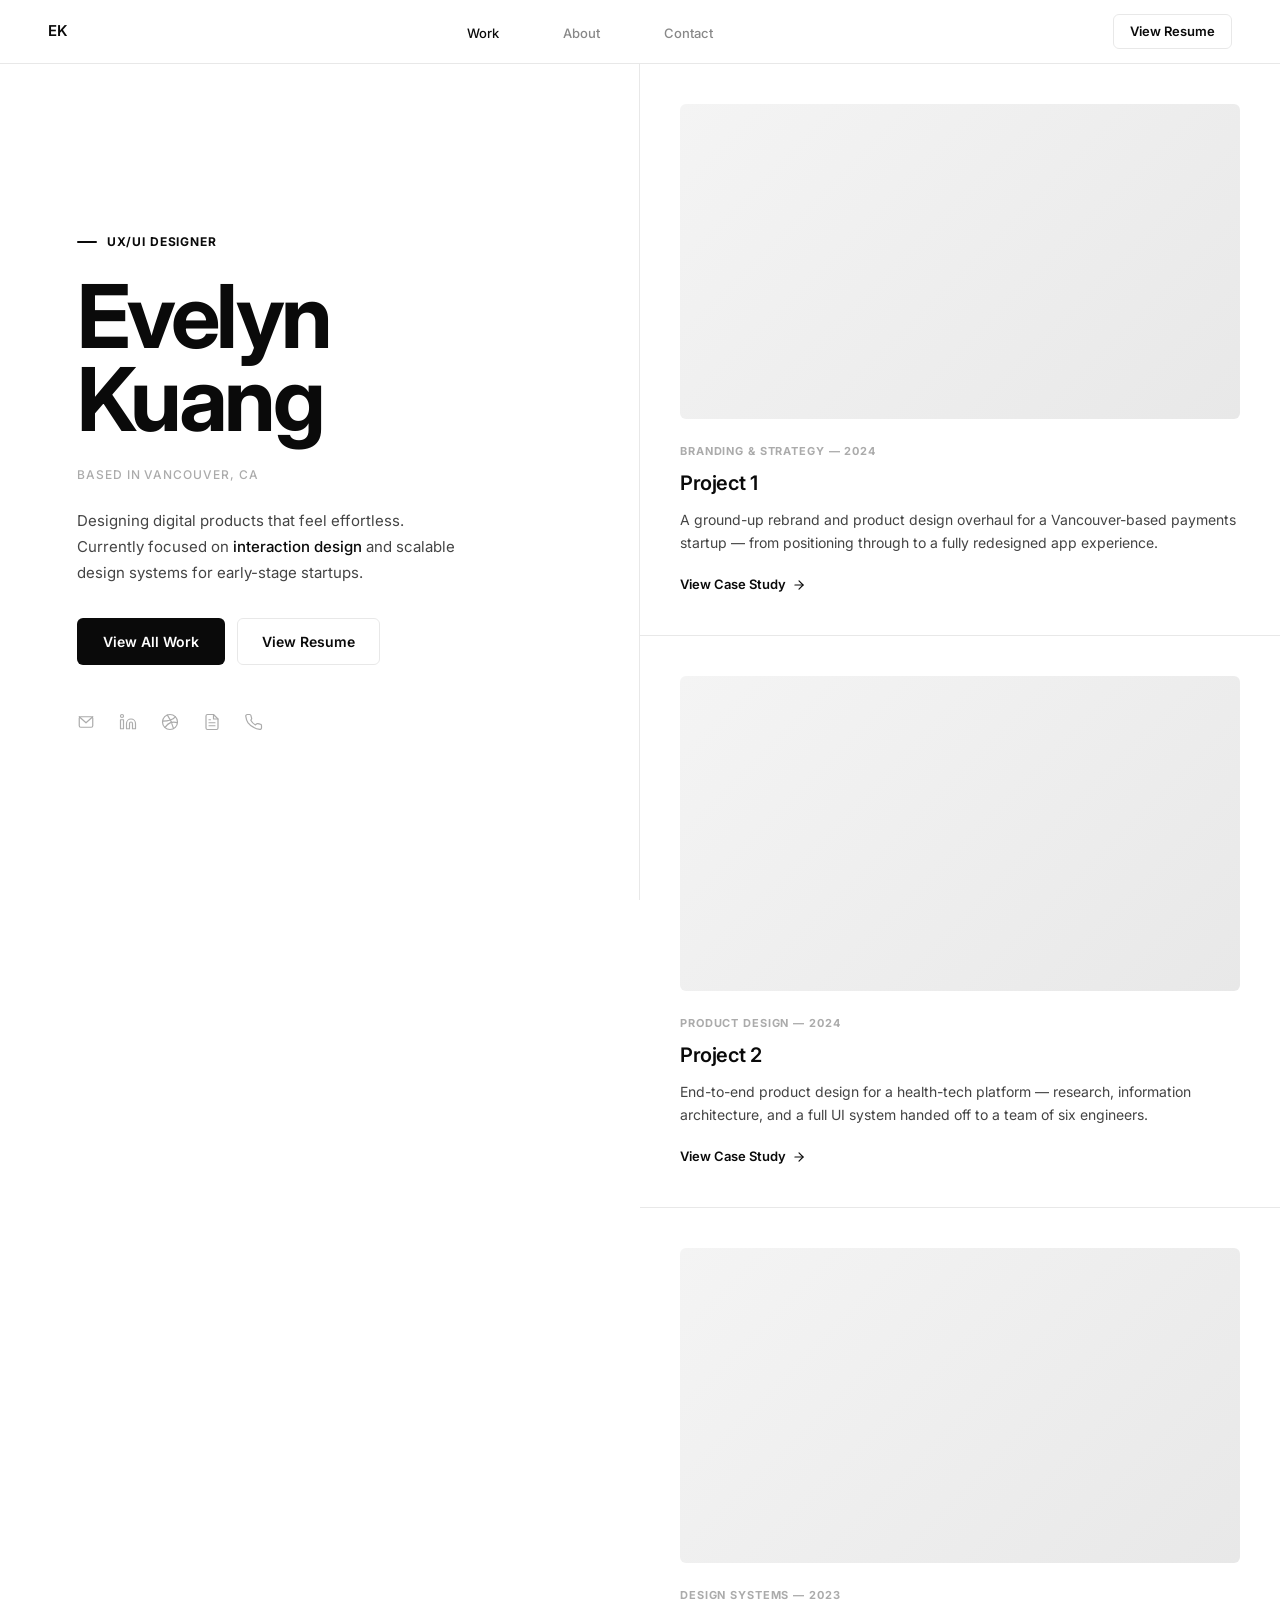
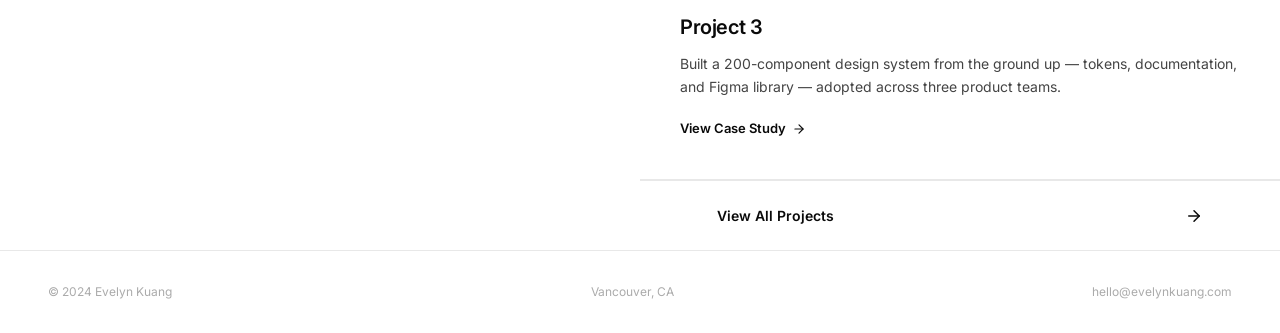
==== index.html @ b1eed552 "Add files via upload" ====
<!DOCTYPE html>
<html lang="en">
<head>
  <meta charset="UTF-8" />
  <meta name="viewport" content="width=device-width, initial-scale=1.0" />

  <!-- ── SEO ── -->
  <title>Evelyn Kuang — UX/UI Designer</title>
  <meta name="description" content="Portfolio of Evelyn Kuang, a UX/UI designer based in Vancouver, CA. Focused on interaction design and scalable design systems." />
  <link rel="canonical" href="https://evelynkuang.com/" />

  <!-- ── Open Graph ── -->
  <meta property="og:type"        content="website" />
  <meta property="og:url"         content="https://evelynkuang.com/" />
  <meta property="og:title"       content="Evelyn Kuang — UX/UI Designer" />
  <meta property="og:description" content="Portfolio of Evelyn Kuang, a UX/UI designer based in Vancouver, CA." />
  <meta property="og:image"       content="assets/images/og-image.png" />

  <!-- ── Twitter Card ── -->
  <meta name="twitter:card"        content="summary_large_image" />
  <meta name="twitter:title"       content="Evelyn Kuang — UX/UI Designer" />
  <meta name="twitter:description" content="Portfolio of Evelyn Kuang, UX/UI designer based in Vancouver, CA." />
  <meta name="twitter:image"       content="assets/images/og-image.png" />

  <!-- ── Fonts ── -->
  <link rel="preconnect" href="https://fonts.googleapis.com" />
  <link rel="preconnect" href="https://fonts.gstatic.com" crossorigin />
  <link href="https://fonts.googleapis.com/css2?family=Inter:wght@400;500;600;700&display=swap" rel="stylesheet" />

  <!-- ── Styles ── -->
  <link rel="stylesheet" href="css/styles.css" />
</head>

<body>

  <!-- ══════════════════════════════════════
       NAVIGATION
  ══════════════════════════════════════ -->
  <header role="banner">
    <nav class="nav" aria-label="Main navigation">
      <a href="index.html" class="nav__logo" aria-label="Evelyn Kuang — home">EK</a>

      <ul class="nav__links" role="list">
        <li><a href="#work"    aria-current="page">Work</a></li>
        <li><a href="#about">About</a></li>
        <li><a href="#contact">Contact</a></li>
      </ul>

      <a href="assets/evelyn-kuang-resume.pdf"
         class="nav__cta"
         target="_blank"
         rel="noopener noreferrer"
         aria-label="View resume (opens in new tab)">
        View Resume
      </a>
    </nav>
  </header>

  <!-- ══════════════════════════════════════
       MAIN — TWO-COLUMN SPLIT
  ══════════════════════════════════════ -->
  <main id="main-content">
    <div class="layout-split">

      <!-- ── LEFT: HERO ── -->
      <section class="hero" id="about" aria-label="Introduction">
        <div class="hero__inner">

          <!-- Role tag -->
          <p class="hero__role" aria-label="Role">
            <span class="hero__role-dash" aria-hidden="true"></span>
            UX/UI Designer
          </p>

          <!-- Name -->
          <h1 class="hero__name" aria-label="Evelyn Kuang">
            <span class="hero__name-line" style="--i:0">Evelyn</span>
            <span class="hero__name-line" style="--i:1">Kuang</span>
          </h1>

          <!-- Location -->
          <p class="hero__location">Based in Vancouver, CA</p>

          <!-- Bio -->
          <p class="hero__body">
            Designing digital products that feel effortless. Currently focused on
            <a href="#work" class="link">interaction design</a> and scalable
            design systems for early-stage startups.
          </p>

          <!-- CTA buttons -->
          <div class="hero__actions">
            <a href="#work"
               class="btn btn--primary"
               aria-label="View all work">
              View All Work
            </a>
            <a href="assets/evelyn-kuang-resume.pdf"
               class="btn btn--outline"
               target="_blank"
               rel="noopener noreferrer"
               aria-label="View resume (opens in new tab)">
              View Resume
            </a>
          </div>

          <!-- Contact icons -->
          <div class="hero__contact" id="contact" aria-label="Contact links">
            <a href="mailto:hello@evelynkuang.com"
               class="hero__contact-icon"
               aria-label="Email">
              <svg width="18" height="18" viewBox="0 0 24 24" fill="none" stroke="currentColor" stroke-width="1.6" stroke-linecap="round" stroke-linejoin="round" aria-hidden="true">
                <rect x="3" y="5" width="18" height="14" rx="2"/>
                <polyline points="3,5 12,13 21,5"/>
              </svg>
            </a>
            <a href="https://linkedin.com/in/evelynkuang"
               class="hero__contact-icon"
               target="_blank" rel="noopener noreferrer"
               aria-label="LinkedIn (opens in new tab)">
              <svg width="18" height="18" viewBox="0 0 24 24" fill="none" stroke="currentColor" stroke-width="1.6" stroke-linecap="round" stroke-linejoin="round" aria-hidden="true">
                <path d="M16 8a6 6 0 0 1 6 6v7h-4v-7a2 2 0 0 0-2-2 2 2 0 0 0-2 2v7h-4v-7a6 6 0 0 1 6-6z"/>
                <rect x="2" y="9" width="4" height="12"/>
                <circle cx="4" cy="4" r="2"/>
              </svg>
            </a>
            <a href="https://dribbble.com/evelynkuang"
               class="hero__contact-icon"
               target="_blank" rel="noopener noreferrer"
               aria-label="Dribbble (opens in new tab)">
              <svg width="18" height="18" viewBox="0 0 24 24" fill="none" stroke="currentColor" stroke-width="1.6" stroke-linecap="round" stroke-linejoin="round" aria-hidden="true">
                <circle cx="12" cy="12" r="10"/>
                <path d="M8.56 2.75c4.37 6.03 6.02 9.42 8.03 17.72m2.54-15.38c-3.72 4.35-8.94 5.66-16.88 5.85m19.5 1.9c-3.5-.93-6.63-.82-8.94 0-2.58.92-5.01 2.86-7.44 6.32"/>
              </svg>
            </a>
            <a href="https://read.cv/evelynkuang"
               class="hero__contact-icon"
               target="_blank" rel="noopener noreferrer"
               aria-label="Read.cv (opens in new tab)">
              <svg width="18" height="18" viewBox="0 0 24 24" fill="none" stroke="currentColor" stroke-width="1.6" stroke-linecap="round" stroke-linejoin="round" aria-hidden="true">
                <path d="M14 2H6a2 2 0 0 0-2 2v16a2 2 0 0 0 2 2h12a2 2 0 0 0 2-2V8z"/>
                <polyline points="14 2 14 8 20 8"/>
                <line x1="16" y1="13" x2="8" y2="13"/>
                <line x1="16" y1="17" x2="8" y2="17"/>
                <polyline points="10 9 9 9 8 9"/>
              </svg>
            </a>
            <a href="tel:+16041234567"
               class="hero__contact-icon"
               aria-label="Phone">
              <svg width="18" height="18" viewBox="0 0 24 24" fill="none" stroke="currentColor" stroke-width="1.6" stroke-linecap="round" stroke-linejoin="round" aria-hidden="true">
                <path d="M22 16.92v3a2 2 0 0 1-2.18 2 19.79 19.79 0 0 1-8.63-3.07A19.5 19.5 0 0 1 4.14 13.1a19.79 19.79 0 0 1-3.07-8.67A2 2 0 0 1 3.05 2h3a2 2 0 0 1 2 1.72c.127.96.361 1.903.7 2.81a2 2 0 0 1-.45 2.11L7.91 9.91a16 16 0 0 0 6 6l1.27-1.27a2 2 0 0 1 2.11-.45c.907.339 1.85.573 2.81.7A2 2 0 0 1 22 16.92z"/>
              </svg>
            </a>
          </div>

        </div>
      </section><!-- /hero -->

      <!-- ── RIGHT: PROJECTS ── -->
      <section class="projects-panel" id="work" aria-label="Selected work">
        <div class="projects-feed">

          <!-- Project 1 -->
          <article class="project-card" style="--i:0" aria-label="Project 1">
            <div class="card-inner">
              <div class="card-image" role="img" aria-label="Project 1 preview image">
                <div class="card-image__placeholder" aria-hidden="true"></div>
              </div>
              <div class="card-body">
                <p class="card-meta">Branding &amp; Strategy — 2024</p>
                <h2 class="card-title">Project 1</h2>
                <p class="card-desc">
                  A ground-up rebrand and product design overhaul for a
                  Vancouver-based payments startup — from positioning through
                  to a fully redesigned app experience.
                </p>
                <a href="case-study.html" class="card-link" aria-label="View Project 1 case study">
                  View Case Study
                  <svg width="14" height="14" viewBox="0 0 24 24" fill="none" stroke="currentColor" stroke-width="2" stroke-linecap="round" stroke-linejoin="round" aria-hidden="true">
                    <line x1="5" y1="12" x2="19" y2="12"/>
                    <polyline points="12 5 19 12 12 19"/>
                  </svg>
                </a>
              </div>
            </div>
          </article>

          <!-- Project 2 -->
          <article class="project-card" style="--i:1" aria-label="Project 2">
            <div class="card-inner">
              <div class="card-image" role="img" aria-label="Project 2 preview image">
                <div class="card-image__placeholder" aria-hidden="true"></div>
              </div>
              <div class="card-body">
                <p class="card-meta">Product Design — 2024</p>
                <h2 class="card-title">Project 2</h2>
                <p class="card-desc">
                  End-to-end product design for a health-tech platform —
                  research, information architecture, and a full UI system
                  handed off to a team of six engineers.
                </p>
                <a href="case-study.html" class="card-link" aria-label="View Project 2 case study">
                  View Case Study
                  <svg width="14" height="14" viewBox="0 0 24 24" fill="none" stroke="currentColor" stroke-width="2" stroke-linecap="round" stroke-linejoin="round" aria-hidden="true">
                    <line x1="5" y1="12" x2="19" y2="12"/>
                    <polyline points="12 5 19 12 12 19"/>
                  </svg>
                </a>
              </div>
            </div>
          </article>

          <!-- Project 3 -->
          <article class="project-card" style="--i:2" aria-label="Project 3">
            <div class="card-inner">
              <div class="card-image" role="img" aria-label="Project 3 preview image">
                <div class="card-image__placeholder" aria-hidden="true"></div>
              </div>
              <div class="card-body">
                <p class="card-meta">Design Systems — 2023</p>
                <h2 class="card-title">Project 3</h2>
                <p class="card-desc">
                  Built a 200-component design system from the ground up —
                  tokens, documentation, and Figma library — adopted across
                  three product teams.
                </p>
                <a href="case-study.html" class="card-link" aria-label="View Project 3 case study">
                  View Case Study
                  <svg width="14" height="14" viewBox="0 0 24 24" fill="none" stroke="currentColor" stroke-width="2" stroke-linecap="round" stroke-linejoin="round" aria-hidden="true">
                    <line x1="5" y1="12" x2="19" y2="12"/>
                    <polyline points="12 5 19 12 12 19"/>
                  </svg>
                </a>
              </div>
            </div>
          </article>

          <!-- View all -->
          <a href="#work" class="view-all-bar" aria-label="View all projects">
            <span>View All Projects</span>
            <svg width="18" height="18" viewBox="0 0 24 24" fill="none" stroke="currentColor" stroke-width="2" stroke-linecap="round" stroke-linejoin="round" aria-hidden="true">
              <line x1="5" y1="12" x2="19" y2="12"/>
              <polyline points="12 5 19 12 12 19"/>
            </svg>
          </a>

        </div>
      </section><!-- /projects-panel -->

    </div>
  </main>

  <!-- ══════════════════════════════════════
       FOOTER
  ══════════════════════════════════════ -->
  <footer class="site-footer" role="contentinfo">
    <span>© 2024 Evelyn Kuang</span>
    <span>Vancouver, CA</span>
    <a href="mailto:hello@evelynkuang.com">hello@evelynkuang.com</a>
  </footer>

  <script src="js/script.js"></script>
</body>
</html>
---- css/styles.css ----
/* ============================================================
   EVELYN KUANG — PORTFOLIO
   css/styles.css

   TABLE OF CONTENTS
   1.  Tokens
   2.  Reset & base
   3.  Typography utilities
   4.  Layout
   5.  Navigation
   6.  Hero (homepage left panel)
   7.  Projects panel (homepage right panel)
   8.  Project cards
   9.  Case study hero
   10. Case study phase layout
   11. Case study content blocks
   12. Case study next-project bar
   13. Shared components (buttons, links, footer)
   14. Animations & scroll-reveal
   15. Responsive breakpoints
   ============================================================ */


/* ============================================================
   1. TOKENS
   ============================================================ */
:root {
  /* --- Colour (black & white; accent added via override later) --- */
  --color-black:    #0A0A0A;
  --color-white:    #FFFFFF;
  --color-gray-50:  #FAFAFA;
  --color-gray-100: #F4F4F4;
  --color-gray-200: #E8E8E8;
  --color-gray-300: #D0D0D0;
  --color-gray-400: #ABABAB;
  --color-gray-500: #888888;
  --color-gray-700: #444444;

  /* --- Typography --- */
  --font-family:      'Inter', sans-serif;
  --weight-regular:   400;
  --weight-medium:    500;
  --weight-semibold:  600;
  --weight-bold:      700;

  /* --- Spacing (8-point scale) --- */
  --space-1:  4px;
  --space-2:  8px;
  --space-3:  12px;
  --space-4:  16px;
  --space-5:  24px;
  --space-6:  32px;
  --space-7:  48px;
  --space-8:  64px;
  --space-9:  80px;

  /* --- Layout --- */
  --nav-height:  64px;
  --panel-pad:   clamp(40px, 6vw, 80px);
  --content-max: 1100px;

  /* --- Radius --- */
  --radius-sm:   4px;
  --radius-md:   6px;
  --radius-lg:   8px;
  --radius-full: 9999px;

  /* --- Motion --- */
  --ease-out:       cubic-bezier(0.22, 1, 0.36, 1);
  --dur-fast:       0.15s;
  --dur-base:       0.2s;
  --dur-slow:       0.6s;
}


/* ============================================================
   2. RESET & BASE
   ============================================================ */
*,
*::before,
*::after {
  box-sizing: border-box;
  margin: 0;
  padding: 0;
}

html {
  scroll-behavior: smooth;
  -webkit-text-size-adjust: 100%;
}

body {
  font-family: var(--font-family);
  font-size: 16px;
  line-height: 1.5;
  background-color: var(--color-white);
  color: var(--color-black);
  -webkit-font-smoothing: antialiased;
  -moz-osx-font-smoothing: grayscale;
  overflow-x: hidden;
}

a {
  text-decoration: none;
  color: inherit;
}

ul, ol {
  list-style: none;
}

img, svg {
  display: block;
  max-width: 100%;
}

button {
  cursor: pointer;
  font-family: inherit;
  border: none;
  background: none;
}

/* Keyboard focus ring */
:focus-visible {
  outline: 2px solid var(--color-black);
  outline-offset: 3px;
  border-radius: var(--radius-sm);
}


/* ============================================================
   3. TYPOGRAPHY UTILITIES
   ============================================================ */

/* Display — homepage hero name */
.type-display {
  font-size: clamp(52px, 7vw, 88px);
  font-weight: var(--weight-bold);
  line-height: 0.95;
  letter-spacing: -0.04em;
}

/* Heading 1 — case study title */
.type-h1 {
  font-size: clamp(40px, 6vw, 72px);
  font-weight: var(--weight-bold);
  line-height: 1.0;
  letter-spacing: -0.03em;
}

/* Heading 2 — section titles */
.type-h2 {
  font-size: 22px;
  font-weight: var(--weight-semibold);
  line-height: 1.15;
  letter-spacing: -0.02em;
}

/* Heading 3 — block headings */
.type-h3 {
  font-size: 20px;
  font-weight: var(--weight-semibold);
  line-height: 1.2;
  letter-spacing: -0.02em;
}

/* Body large */
.type-body-lg {
  font-size: 17px;
  font-weight: var(--weight-regular);
  line-height: 1.75;
}

/* Body default */
.type-body {
  font-size: 15px;
  font-weight: var(--weight-regular);
  line-height: 1.8;
}

/* Label / eyebrow */
.type-label {
  font-size: 11px;
  font-weight: var(--weight-bold);
  letter-spacing: 0.09em;
  text-transform: uppercase;
  color: var(--color-gray-400);
}


/* ============================================================
   4. LAYOUT
   ============================================================ */

/* Page wrapper — accounts for fixed nav */
.page {
  padding-top: var(--nav-height);
}

/* Constrained centred column */
.container {
  max-width: var(--content-max);
  margin-inline: auto;
  padding-inline: clamp(24px, 6vw, 80px);
}

/* Homepage two-column split */
.layout-split {
  display: grid;
  grid-template-columns: 1fr 1fr;
  min-height: 100vh;
  padding-top: var(--nav-height);
}


/* ============================================================
   5. NAVIGATION
   ============================================================ */
.nav {
  position: fixed;
  top: 0;
  left: 0;
  right: 0;
  height: var(--nav-height);
  display: flex;
  align-items: center;
  justify-content: space-between;
  padding: 0 clamp(20px, 4vw, 48px);
  background-color: rgba(255, 255, 255, 0.88);
  backdrop-filter: blur(12px);
  -webkit-backdrop-filter: blur(12px);
  border-bottom: 1px solid var(--color-gray-200);
  z-index: 100;
}

/* Logo */
.nav__logo {
  font-size: 15px;
  font-weight: var(--weight-semibold);
  letter-spacing: -0.02em;
  transition: opacity var(--dur-base);
}
.nav__logo:hover { opacity: 0.6; }

/* Main links */
.nav__links {
  display: flex;
  gap: var(--space-8);
}
.nav__links a {
  font-size: 13px;
  font-weight: var(--weight-medium);
  color: var(--color-gray-500);
  transition: color var(--dur-base);
}
.nav__links a:hover,
.nav__links a[aria-current="page"] {
  color: var(--color-black);
}

/* Resume CTA */
.nav__cta {
  display: inline-flex;
  align-items: center;
  font-size: 13px;
  font-weight: var(--weight-semibold);
  color: var(--color-black);
  border: 1.5px solid var(--color-gray-200);
  padding: 7px 16px;
  border-radius: var(--radius-md);
  transition:
    border-color var(--dur-base),
    background-color var(--dur-base),
    color var(--dur-base);
}
.nav__cta:hover {
  border-color: var(--color-black);
  background-color: var(--color-black);
  color: var(--color-white);
}

/* Case-study nav variant */
.nav__left {
  display: flex;
  align-items: center;
  gap: var(--space-5);
}
.nav__back {
  display: flex;
  align-items: center;
  gap: 7px;
  font-size: 13px;
  font-weight: var(--weight-medium);
  color: var(--color-gray-500);
  transition: color var(--dur-base);
}
.nav__back:hover { color: var(--color-black); }
.nav__divider {
  width: 1px;
  height: 16px;
  background-color: var(--color-gray-200);
  flex-shrink: 0;
}


/* ============================================================
   6. HERO — left panel
   ============================================================ */
.hero {
  position: sticky;
  top: var(--nav-height);
  height: calc(100vh - var(--nav-height));
  display: flex;
  align-items: center;
  border-right: 1px solid var(--color-gray-200);
  overflow: hidden;
}

.hero__inner {
  padding: var(--panel-pad);
  width: 100%;
}

/* Role tag */
.hero__role {
  display: flex;
  align-items: center;
  gap: 10px;
  font-size: 12px;
  font-weight: var(--weight-bold);
  letter-spacing: 0.07em;
  text-transform: uppercase;
  color: var(--color-black);
  margin-bottom: var(--space-5);
  opacity: 0;
  animation: fade-up var(--dur-slow) var(--ease-out) 0.1s both;
}
.hero__role-dash {
  display: inline-block;
  width: 20px;
  height: 2px;
  background-color: var(--color-black);
  border-radius: 2px;
  flex-shrink: 0;
}

/* Name */
.hero__name {
  display: flex;
  flex-direction: column;
  font-size: clamp(52px, 7vw, 88px);
  font-weight: var(--weight-bold);
  line-height: 0.95;
  letter-spacing: -0.04em;
  color: var(--color-black);
  margin-bottom: var(--space-5);
}
.hero__name-line {
  display: block;
  opacity: 0;
  animation: fade-up 0.7s var(--ease-out) calc(0.2s + var(--i, 0) * 0.1s) both;
}

/* Location */
.hero__location {
  font-size: 12px;
  font-weight: var(--weight-medium);
  letter-spacing: 0.08em;
  text-transform: uppercase;
  color: var(--color-gray-400);
  margin-bottom: var(--space-5);
  opacity: 0;
  animation: fade-up var(--dur-slow) var(--ease-out) 0.45s both;
}

/* Body */
.hero__body {
  font-size: 15px;
  line-height: 1.75;
  color: var(--color-gray-700);
  max-width: 380px;
  margin-bottom: var(--space-6);
  opacity: 0;
  animation: fade-up var(--dur-slow) var(--ease-out) 0.55s both;
}

/* Actions */
.hero__actions {
  display: flex;
  gap: var(--space-3);
  flex-wrap: wrap;
  margin-bottom: var(--space-7);
  opacity: 0;
  animation: fade-up var(--dur-slow) var(--ease-out) 0.65s both;
}

/* Contact icons */
.hero__contact {
  display: flex;
  gap: var(--space-5);
  align-items: center;
  opacity: 0;
  animation: fade-up var(--dur-slow) var(--ease-out) 0.75s both;
}
.hero__contact-icon {
  color: var(--color-gray-400);
  display: flex;
  align-items: center;
  transition: color var(--dur-fast), transform var(--dur-fast);
}
.hero__contact-icon:hover {
  color: var(--color-black);
  transform: translateY(-2px);
}


/* ============================================================
   7. PROJECTS PANEL — right panel
   ============================================================ */
.projects-panel {
  background-color: var(--color-white);
  min-height: calc(100vh - var(--nav-height));
  display: flex;
  flex-direction: column;
}

.projects-feed {
  display: flex;
  flex-direction: column;
  flex: 1;
}

/* View all bar */
.view-all-bar {
  display: flex;
  align-items: center;
  justify-content: space-between;
  padding: var(--space-5) var(--panel-pad);
  border-top: 1px solid var(--color-gray-200);
  font-size: 14px;
  font-weight: var(--weight-semibold);
  color: var(--color-black);
  cursor: pointer;
  transition: background-color var(--dur-base);
  margin-top: auto;
}
.view-all-bar:hover { background-color: var(--color-gray-50); }
.view-all-bar svg { transition: transform var(--dur-base); flex-shrink: 0; }
.view-all-bar:hover svg { transform: translateX(4px); }


/* ============================================================
   8. PROJECT CARDS
   ============================================================ */
.project-card {
  background-color: var(--color-white);
  border-bottom: 1px solid var(--color-gray-200);
  overflow: hidden;
  opacity: 0;
  animation: fade-up 0.65s var(--ease-out) calc(0.3s + var(--i, 0) * 0.12s) both;
  transition: background-color var(--dur-base);
}
.project-card:hover { background-color: var(--color-gray-50); }

.card-inner { padding: 40px; }

/* Image */
.card-image {
  position: relative;
  width: 100%;
  aspect-ratio: 16 / 9;
  overflow: hidden;
  border-radius: var(--radius-md);
  background: linear-gradient(135deg, var(--color-gray-100), var(--color-gray-200));
}
.card-image img {
  width: 100%;
  height: 100%;
  object-fit: cover;
  transition: transform 0.4s var(--ease-out);
}
.project-card:hover .card-image img { transform: scale(1.02); }

/* Placeholder (no image) */
.card-image__placeholder {
  width: 100%;
  height: 100%;
  background: linear-gradient(135deg, var(--color-gray-100), var(--color-gray-200));
  transition: transform 0.4s var(--ease-out);
}
.project-card:hover .card-image__placeholder { transform: scale(1.02); }

/* Body */
.card-body { padding-top: var(--space-5); }

.card-meta {
  font-size: 11px;
  font-weight: var(--weight-bold);
  letter-spacing: 0.08em;
  text-transform: uppercase;
  color: var(--color-gray-400);
  margin-bottom: var(--space-2);
}
.card-title {
  font-size: 20px;
  font-weight: var(--weight-semibold);
  letter-spacing: -0.02em;
  color: var(--color-black);
  margin-bottom: 10px;
}
.card-desc {
  font-size: 14px;
  line-height: 1.7;
  color: var(--color-gray-700);
  margin-bottom: var(--space-4);
}
.card-link {
  display: inline-flex;
  align-items: center;
  gap: 6px;
  font-size: 13px;
  font-weight: var(--weight-semibold);
  color: var(--color-black);
  transition: gap var(--dur-base);
}
.card-link:hover { gap: 10px; }
.card-link svg { flex-shrink: 0; }


/* ============================================================
   9. CASE STUDY — HERO
   ============================================================ */
.cs-hero {
  padding-top: clamp(60px, 8vw, 100px);
  padding-bottom: 0;
}

.cs-eyebrow {
  display: flex;
  align-items: center;
  gap: 10px;
  font-size: 12px;
  font-weight: var(--weight-semibold);
  letter-spacing: 0.1em;
  text-transform: uppercase;
  color: var(--color-gray-400);
  margin-bottom: var(--space-5);
  opacity: 0;
  animation: fade-up 0.5s var(--ease-out) 0.05s both;
}
.cs-eyebrow__dash {
  display: inline-block;
  width: 18px;
  height: 2px;
  background-color: var(--color-black);
  border-radius: 2px;
  flex-shrink: 0;
}

.cs-title {
  font-size: clamp(40px, 6vw, 72px);
  font-weight: var(--weight-bold);
  letter-spacing: -0.03em;
  line-height: 1.0;
  color: var(--color-black);
  max-width: 800px;
  margin-bottom: var(--space-5);
  opacity: 0;
  animation: fade-up 0.6s var(--ease-out) 0.1s both;
}

.cs-summary {
  font-size: 17px;
  line-height: 1.75;
  color: var(--color-gray-700);
  max-width: 580px;
  margin-bottom: var(--space-7);
  opacity: 0;
  animation: fade-up 0.6s var(--ease-out) 0.18s both;
}

/* Meta strip */
.cs-meta {
  display: flex;
  border-top: 1px solid var(--color-gray-200);
  border-bottom: 1px solid var(--color-gray-200);
  opacity: 0;
  animation: fade-up 0.6s var(--ease-out) 0.25s both;
}
.cs-meta__item {
  flex: 1;
  padding: var(--space-5);
  border-right: 1px solid var(--color-gray-200);
}
.cs-meta__item:last-child { border-right: none; }
.cs-meta__label {
  font-size: 10px;
  font-weight: var(--weight-bold);
  letter-spacing: 0.1em;
  text-transform: uppercase;
  color: var(--color-gray-400);
  margin-bottom: var(--space-2);
}
.cs-meta__value {
  font-size: 14px;
  font-weight: var(--weight-semibold);
  color: var(--color-black);
}

/* Full-bleed image */
.cs-hero-image {
  width: 100%;
  aspect-ratio: 21 / 9;
  overflow: hidden;
  background-color: var(--color-gray-100);
  opacity: 0;
  animation: fade-up 0.7s var(--ease-out) 0.35s both;
}
.cs-hero-image img {
  width: 100%;
  height: 100%;
  object-fit: cover;
}


/* ============================================================
   10. CASE STUDY — PHASE LAYOUT
   ============================================================ */
.cs-body {
  padding-bottom: var(--space-9);
}

.cs-phase {
  display: grid;
  grid-template-columns: 200px 1fr;
  column-gap: var(--space-8);
  padding-block: 72px;
  border-bottom: 1px solid var(--color-gray-200);
}
.cs-phase:last-of-type { border-bottom: none; }

/* Sticky label */
.cs-phase__label {
  position: sticky;
  top: calc(var(--nav-height) + 32px);
  align-self: start;
  height: fit-content;
}
.cs-phase__number {
  font-size: 11px;
  font-weight: var(--weight-bold);
  letter-spacing: 0.1em;
  text-transform: uppercase;
  color: var(--color-gray-400);
  margin-bottom: var(--space-2);
}
.cs-phase__name {
  font-size: 22px;
  font-weight: var(--weight-semibold);
  letter-spacing: -0.02em;
  color: var(--color-black);
  line-height: 1.1;
}

/* Content column */
.cs-phase__content {
  display: flex;
  flex-direction: column;
  gap: var(--space-7);
}


/* ============================================================
   11. CASE STUDY — CONTENT BLOCKS
   ============================================================ */

/* Block eyebrow */
.cs-block__eyebrow {
  font-size: 11px;
  font-weight: var(--weight-bold);
  letter-spacing: 0.09em;
  text-transform: uppercase;
  color: var(--color-gray-400);
  margin-bottom: var(--space-3);
}

/* Block heading */
.cs-block__heading {
  font-size: 20px;
  font-weight: var(--weight-semibold);
  letter-spacing: -0.02em;
  color: var(--color-black);
  margin-bottom: var(--space-3);
}

/* Block body copy */
.cs-block__body {
  font-size: 15px;
  line-height: 1.8;
  color: var(--color-gray-700);
}
.cs-block__body + .cs-block__body { margin-top: var(--space-4); }
.cs-block__body strong { font-weight: var(--weight-semibold); color: var(--color-black); }

/* Images */
.cs-image {
  width: 100%;
  border-radius: var(--radius-lg);
  overflow: hidden;
  background: linear-gradient(135deg, var(--color-gray-100), var(--color-gray-200));
}
.cs-image--16-9   { aspect-ratio: 16 / 9; }
.cs-image--4-3    { aspect-ratio: 4 / 3; }
.cs-image--square { aspect-ratio: 1 / 1; }
.cs-image--dark   { background-color: var(--color-gray-200); }
.cs-image img     { width: 100%; height: 100%; object-fit: cover; }

.cs-image-caption {
  font-size: 12px;
  font-weight: var(--weight-medium);
  color: var(--color-gray-400);
  margin-top: 10px;
  text-align: center;
}

/* Image grids */
.cs-image-grid {
  display: grid;
  grid-template-columns: 1fr 1fr;
  gap: var(--space-4);
}
.cs-image-grid--3 {
  grid-template-columns: 1fr 1fr 1fr;
  gap: var(--space-3);
}

/* Stats */
.cs-stats {
  display: grid;
  grid-template-columns: repeat(3, 1fr);
  gap: 1px;
  background-color: var(--color-gray-200);
  border: 1px solid var(--color-gray-200);
  border-radius: var(--radius-lg);
  overflow: hidden;
}
.cs-stat {
  background-color: var(--color-white);
  padding: var(--space-5);
}
.cs-stat__value {
  font-size: 36px;
  font-weight: var(--weight-semibold);
  letter-spacing: -0.03em;
  color: var(--color-black);
  line-height: 1;
  margin-bottom: var(--space-2);
}
.cs-stat__label {
  font-size: 13px;
  font-weight: var(--weight-medium);
  color: var(--color-gray-500);
  line-height: 1.4;
}

/* Pull quote */
.cs-insight {
  border-left: 3px solid var(--color-black);
  padding: var(--space-1) 0 var(--space-1) var(--space-5);
}
.cs-insight p {
  font-size: 17px;
  font-weight: var(--weight-semibold);
  font-style: italic;
  line-height: 1.6;
  color: var(--color-black);
}

/* Bullet list */
.cs-list { display: flex; flex-direction: column; gap: 10px; }
.cs-list__item { display: flex; gap: var(--space-4); align-items: flex-start; }
.cs-list__dot {
  width: 6px;
  height: 6px;
  border-radius: 50%;
  background-color: var(--color-black);
  flex-shrink: 0;
  margin-top: 7px;
}
.cs-list__item p {
  font-size: 15px;
  line-height: 1.7;
  color: var(--color-gray-700);
}


/* ============================================================
   12. NEXT PROJECT BAR
   ============================================================ */
.cs-next {
  display: flex;
  align-items: center;
  justify-content: space-between;
  gap: var(--space-5);
  padding: var(--space-7) clamp(24px, 6vw, 80px);
  border-top: 1px solid var(--color-gray-200);
  transition: background-color var(--dur-base);
}
.cs-next:hover { background-color: var(--color-gray-50); }

.cs-next__label {
  font-size: 11px;
  font-weight: var(--weight-bold);
  letter-spacing: 0.09em;
  text-transform: uppercase;
  color: var(--color-gray-400);
  margin-bottom: var(--space-2);
}
.cs-next__title {
  font-size: 24px;
  font-weight: var(--weight-semibold);
  letter-spacing: -0.02em;
  color: var(--color-black);
}
.cs-next__arrow {
  width: 48px;
  height: 48px;
  border-radius: 50%;
  border: 1.5px solid var(--color-gray-200);
  display: flex;
  align-items: center;
  justify-content: center;
  flex-shrink: 0;
  color: var(--color-black);
  transition:
    background-color var(--dur-base),
    border-color var(--dur-base),
    color var(--dur-base);
}
.cs-next:hover .cs-next__arrow {
  background-color: var(--color-black);
  border-color: var(--color-black);
  color: var(--color-white);
}


/* ============================================================
   13. SHARED COMPONENTS
   ============================================================ */

/* --- Buttons --- */
.btn {
  display: inline-flex;
  align-items: center;
  justify-content: center;
  gap: var(--space-2);
  font-family: var(--font-family);
  font-size: 14px;
  font-weight: var(--weight-semibold);
  border-radius: var(--radius-md);
  padding: 13px 26px;
  border: none;
  cursor: pointer;
  transition:
    background-color var(--dur-base),
    border-color var(--dur-base),
    color var(--dur-base),
    transform var(--dur-fast);
  text-decoration: none;
}
.btn:hover { transform: translateY(-1px); }
.btn:active { transform: translateY(0); }

.btn--primary {
  background-color: var(--color-black);
  color: var(--color-white);
}
.btn--primary:hover { background-color: #222222; }

.btn--outline {
  background-color: transparent;
  color: var(--color-black);
  border: 1.5px solid var(--color-gray-200);
  padding: 12px 24px;
}
.btn--outline:hover {
  border-color: var(--color-black);
  background-color: var(--color-gray-50);
}

/* --- Inline link with underline animation --- */
.link {
  color: var(--color-black);
  font-weight: var(--weight-medium);
  position: relative;
}
.link::after {
  content: '';
  position: absolute;
  bottom: -1px;
  left: 0;
  width: 0;
  height: 1px;
  background-color: var(--color-black);
  transition: width 0.25s var(--ease-out);
}
.link:hover::after { width: 100%; }

/* --- Footer --- */
.site-footer {
  display: flex;
  align-items: center;
  justify-content: space-between;
  flex-wrap: wrap;
  gap: var(--space-4);
  padding: var(--space-6) clamp(20px, 4vw, 48px);
  border-top: 1px solid var(--color-gray-200);
  font-size: 12px;
  color: var(--color-gray-400);
}
.site-footer a {
  color: var(--color-gray-400);
  transition: color var(--dur-base);
}
.site-footer a:hover { color: var(--color-black); }


/* ============================================================
   14. ANIMATIONS & SCROLL-REVEAL
   ============================================================ */
@keyframes fade-up {
  from { opacity: 0; transform: translateY(20px); }
  to   { opacity: 1; transform: translateY(0); }
}

/* Applied by script.js IntersectionObserver */
.reveal {
  opacity: 0;
  transform: translateY(24px);
  transition:
    opacity var(--dur-slow) var(--ease-out),
    transform var(--dur-slow) var(--ease-out);
}
.reveal.is-visible {
  opacity: 1;
  transform: translateY(0);
}


/* ============================================================
   15. RESPONSIVE BREAKPOINTS
   ============================================================ */

/* ── Tablet (≤ 900px) ── */
@media (max-width: 900px) {

  .layout-split {
    grid-template-columns: 1fr;
  }

  .hero {
    position: static;
    height: auto;
    min-height: 100svh;
    border-right: none;
    border-bottom: 1px solid var(--color-gray-200);
  }

  .projects-panel { min-height: unset; }

  .nav__links { display: none; }

  .cs-meta { flex-wrap: wrap; }
  .cs-meta__item {
    flex: 1 1 calc(50% - 1px);
    border-bottom: 1px solid var(--color-gray-200);
  }

  .cs-phase {
    grid-template-columns: 1fr;
    row-gap: var(--space-6);
    padding-block: var(--space-7);
  }
  .cs-phase__label { position: static; }

  .cs-stats { grid-template-columns: 1fr; }

  .cs-image-grid,
  .cs-image-grid--3 { grid-template-columns: 1fr; }
}

/* ── Mobile (≤ 480px) ── */
@media (max-width: 480px) {

  .hero__name { font-size: 52px; }

  .hero__actions { flex-direction: column; }
  .hero__actions .btn { width: 100%; }

  .card-inner { padding: 24px; }
}
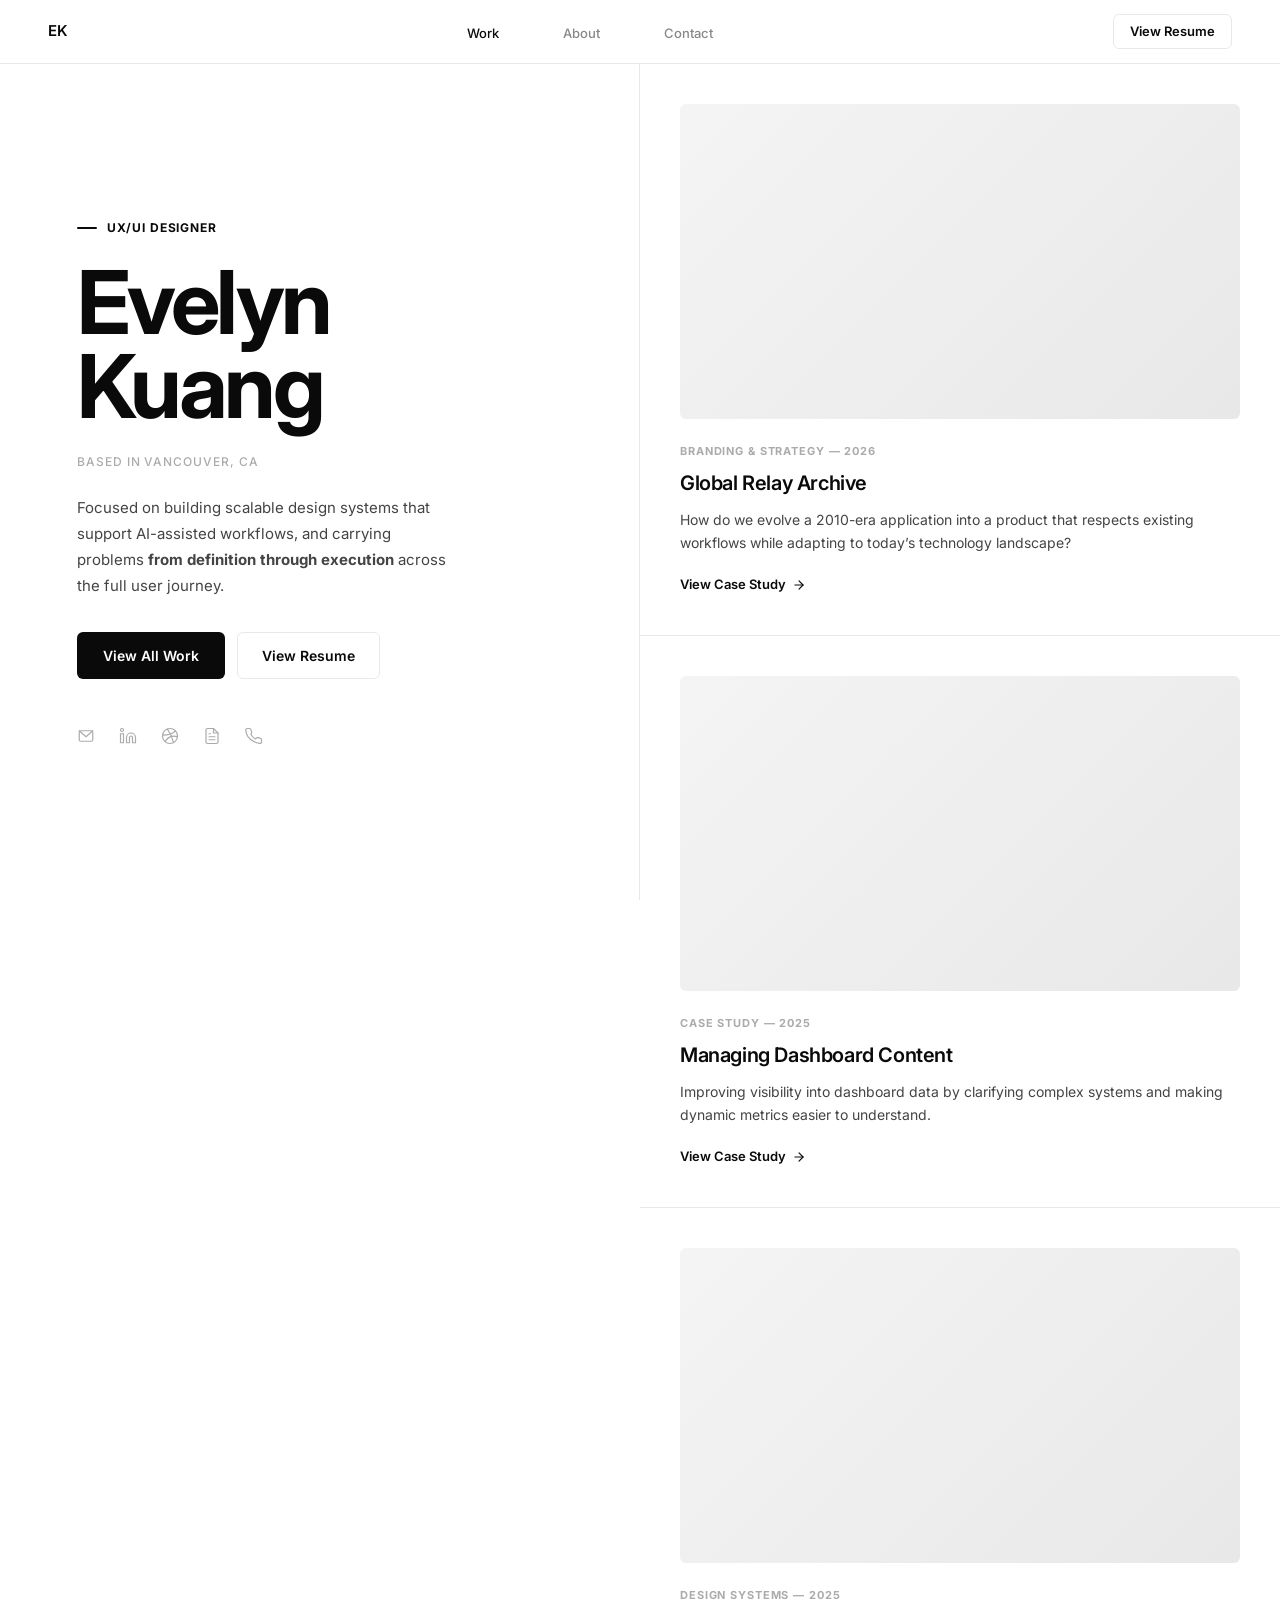
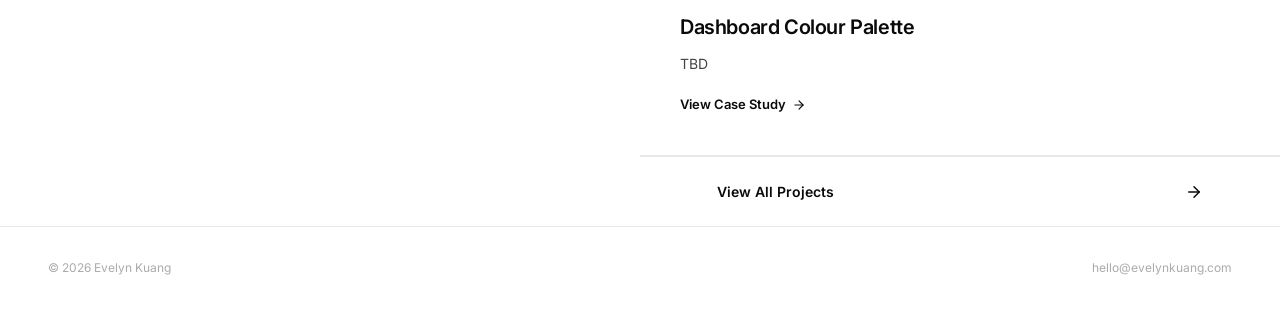
==== commit e671bcb2: "Update index.html" ====
--- a/index.html
+++ b/index.html
@@ -74,8 +74,7 @@
 
           <!-- Name -->
           <h1 class="hero__name" aria-label="Evelyn Kuang">
-            <span class="hero__name-line" style="--i:0">Evelyn</span>
-            <span class="hero__name-line" style="--i:1">Kuang</span>
+            Evelyn Kuang
           </h1>
 
           <!-- Location -->
@@ -83,9 +82,7 @@
 
           <!-- Bio -->
           <p class="hero__body">
-            Designing digital products that feel effortless. Currently focused on
-            <a href="#work" class="link">interaction design</a> and scalable
-            design systems for early-stage startups.
+            Focused on building scalable design systems that support AI-assisted workflows, and carrying problems <strong>from definition through execution</strong> across the full user journey.
           </p>
 
           <!-- CTA buttons -->
@@ -168,14 +165,12 @@
                 <div class="card-image__placeholder" aria-hidden="true"></div>
               </div>
               <div class="card-body">
-                <p class="card-meta">Branding &amp; Strategy — 2024</p>
-                <h2 class="card-title">Project 1</h2>
+                <p class="card-meta">Branding &amp; Strategy — 2026</p>
+                <h2 class="card-title">Global Relay Archive</h2>
                 <p class="card-desc">
-                  A ground-up rebrand and product design overhaul for a
-                  Vancouver-based payments startup — from positioning through
-                  to a fully redesigned app experience.
+                  How do we evolve a 2010-era application into a product that respects existing workflows while adapting to today’s technology landscape?
                 </p>
-                <a href="case-study.html" class="card-link" aria-label="View Project 1 case study">
+                <a href="gr-refresh.html" class="card-link" aria-label="View Project 1 case study">
                   View Case Study
                   <svg width="14" height="14" viewBox="0 0 24 24" fill="none" stroke="currentColor" stroke-width="2" stroke-linecap="round" stroke-linejoin="round" aria-hidden="true">
                     <line x1="5" y1="12" x2="19" y2="12"/>
@@ -193,12 +188,10 @@
                 <div class="card-image__placeholder" aria-hidden="true"></div>
               </div>
               <div class="card-body">
-                <p class="card-meta">Product Design — 2024</p>
-                <h2 class="card-title">Project 2</h2>
+                <p class="card-meta">Case Study — 2025</p>
+                <h2 class="card-title">Managing Dashboard Content</h2>
                 <p class="card-desc">
-                  End-to-end product design for a health-tech platform —
-                  research, information architecture, and a full UI system
-                  handed off to a team of six engineers.
+                  Improving visibility into dashboard data by clarifying complex systems and making dynamic metrics easier to understand.
                 </p>
                 <a href="case-study.html" class="card-link" aria-label="View Project 2 case study">
                   View Case Study
@@ -218,12 +211,10 @@
                 <div class="card-image__placeholder" aria-hidden="true"></div>
               </div>
               <div class="card-body">
-                <p class="card-meta">Design Systems — 2023</p>
-                <h2 class="card-title">Project 3</h2>
+                <p class="card-meta">Design Systems — 2025</p>
+                <h2 class="card-title">Dashboard Colour Palette</h2>
                 <p class="card-desc">
-                  Built a 200-component design system from the ground up —
-                  tokens, documentation, and Figma library — adopted across
-                  three product teams.
+                  TBD
                 </p>
                 <a href="case-study.html" class="card-link" aria-label="View Project 3 case study">
                   View Case Study
@@ -255,9 +246,8 @@
        FOOTER
   ══════════════════════════════════════ -->
   <footer class="site-footer" role="contentinfo">
-    <span>© 2024 Evelyn Kuang</span>
-    <span>Vancouver, CA</span>
-    <a href="mailto:hello@evelynkuang.com">hello@evelynkuang.com</a>
+    <span>© 2026 Evelyn Kuang</span>
+    <a href="#">hello@evelynkuang.com</a>
   </footer>
 
   <script src="js/script.js"></script>
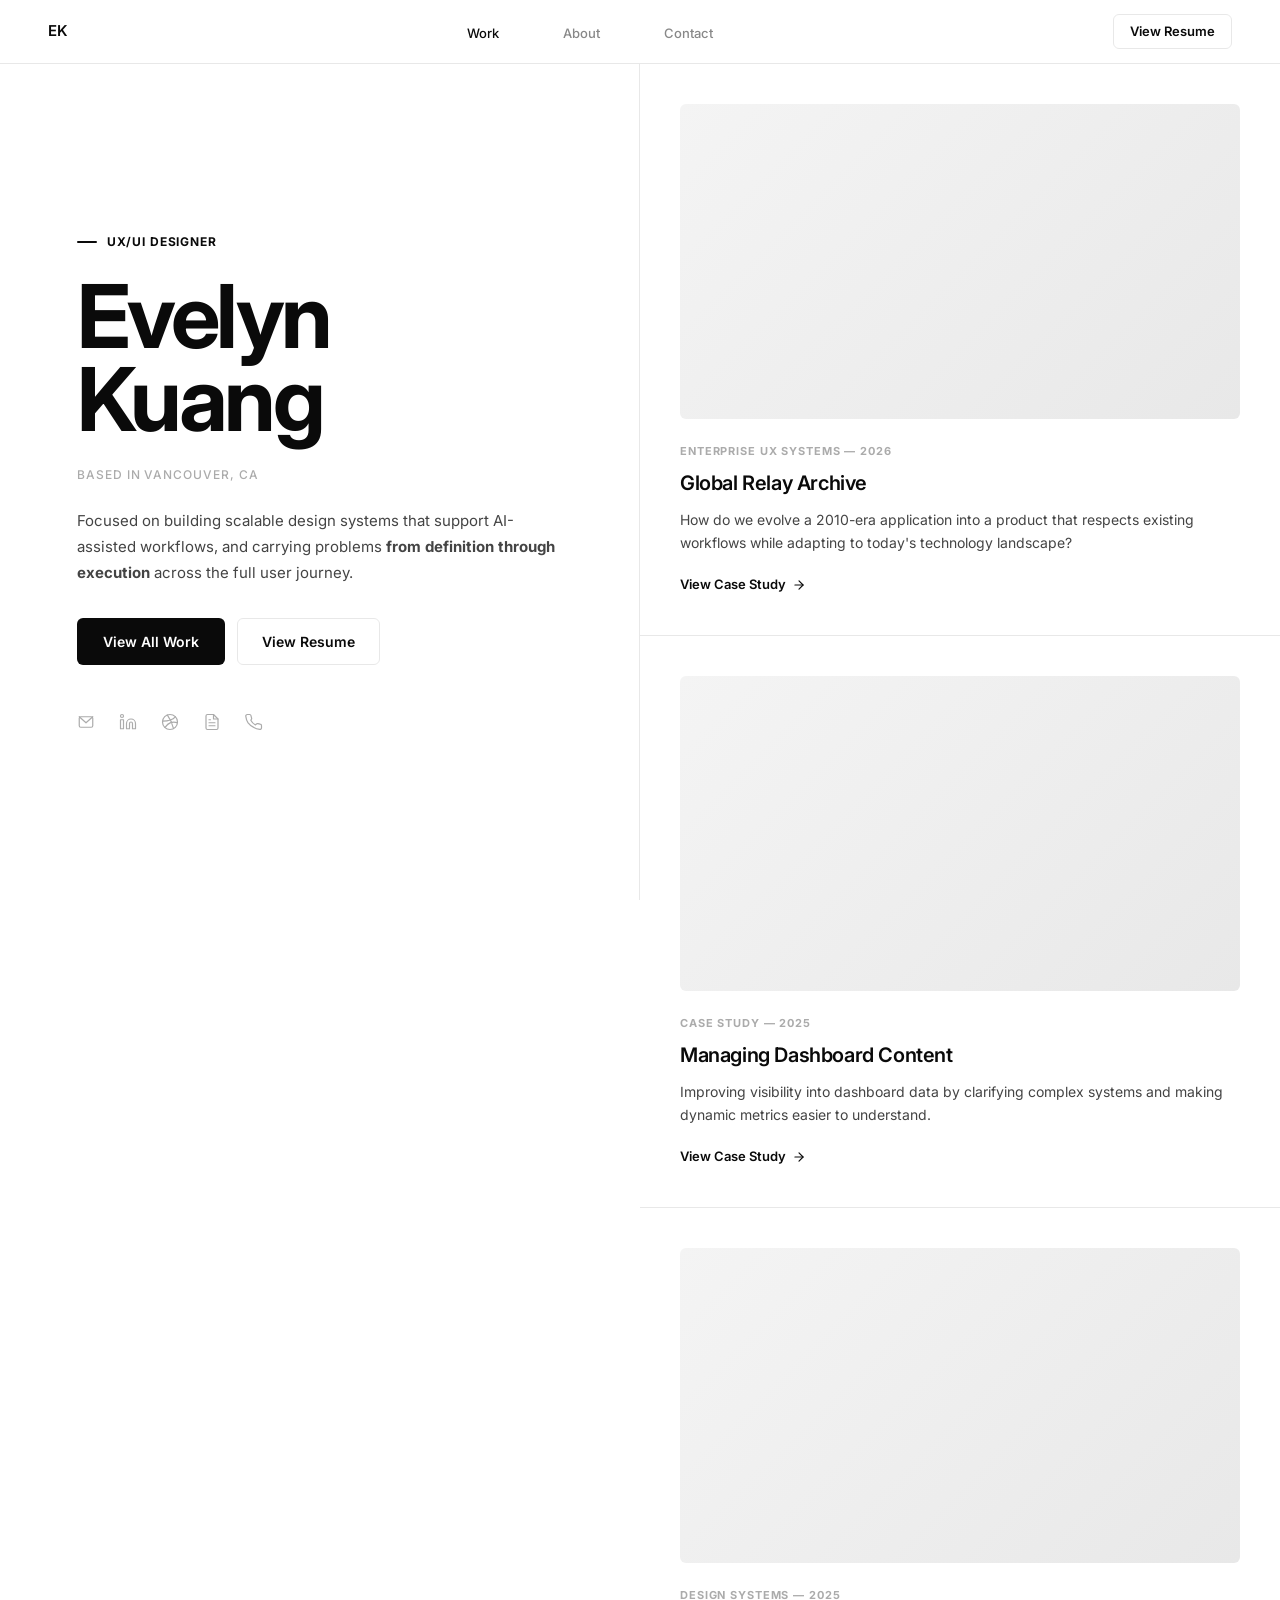
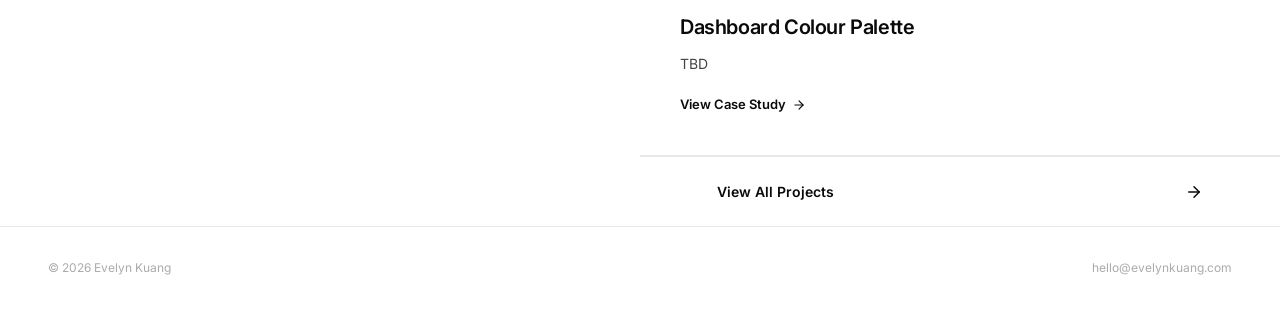
==== commit e79a1325: "Add files via upload" ====
--- a/index.html
+++ b/index.html
@@ -3,248 +3,143 @@
 <head>
   <meta charset="UTF-8" />
   <meta name="viewport" content="width=device-width, initial-scale=1.0" />
-
-  <!-- ── SEO ── -->
   <title>Evelyn Kuang — UX/UI Designer</title>
   <meta name="description" content="Portfolio of Evelyn Kuang, a UX/UI designer based in Vancouver, CA. Focused on interaction design and scalable design systems." />
   <link rel="canonical" href="https://evelynkuang.com/" />
-
-  <!-- ── Open Graph ── -->
   <meta property="og:type"        content="website" />
   <meta property="og:url"         content="https://evelynkuang.com/" />
   <meta property="og:title"       content="Evelyn Kuang — UX/UI Designer" />
   <meta property="og:description" content="Portfolio of Evelyn Kuang, a UX/UI designer based in Vancouver, CA." />
   <meta property="og:image"       content="assets/images/og-image.png" />
-
-  <!-- ── Twitter Card ── -->
   <meta name="twitter:card"        content="summary_large_image" />
   <meta name="twitter:title"       content="Evelyn Kuang — UX/UI Designer" />
   <meta name="twitter:description" content="Portfolio of Evelyn Kuang, UX/UI designer based in Vancouver, CA." />
   <meta name="twitter:image"       content="assets/images/og-image.png" />
-
-  <!-- ── Fonts ── -->
   <link rel="preconnect" href="https://fonts.googleapis.com" />
   <link rel="preconnect" href="https://fonts.gstatic.com" crossorigin />
   <link href="https://fonts.googleapis.com/css2?family=Inter:wght@400;500;600;700&display=swap" rel="stylesheet" />
-
-  <!-- ── Styles ── -->
   <link rel="stylesheet" href="css/styles.css" />
 </head>
 
 <body>
 
-  <!-- ══════════════════════════════════════
-       NAVIGATION
-  ══════════════════════════════════════ -->
   <header role="banner">
     <nav class="nav" aria-label="Main navigation">
       <a href="index.html" class="nav__logo" aria-label="Evelyn Kuang — home">EK</a>
-
       <ul class="nav__links" role="list">
-        <li><a href="#work"    aria-current="page">Work</a></li>
+        <li><a href="#work" aria-current="page">Work</a></li>
         <li><a href="#about">About</a></li>
         <li><a href="#contact">Contact</a></li>
       </ul>
-
-      <a href="assets/evelyn-kuang-resume.pdf"
-         class="nav__cta"
-         target="_blank"
-         rel="noopener noreferrer"
-         aria-label="View resume (opens in new tab)">
-        View Resume
-      </a>
+      <a href="assets/evelyn-kuang-resume.pdf" class="nav__cta" target="_blank" rel="noopener noreferrer" aria-label="View resume (opens in new tab)">View Resume</a>
     </nav>
   </header>
 
-  <!-- ══════════════════════════════════════
-       MAIN — TWO-COLUMN SPLIT
-  ══════════════════════════════════════ -->
   <main id="main-content">
     <div class="layout-split">
 
-      <!-- ── LEFT: HERO ── -->
+      <!-- LEFT: HERO -->
       <section class="hero" id="about" aria-label="Introduction">
         <div class="hero__inner">
-
-          <!-- Role tag -->
           <p class="hero__role" aria-label="Role">
             <span class="hero__role-dash" aria-hidden="true"></span>
             UX/UI Designer
           </p>
-
-          <!-- Name -->
-          <h1 class="hero__name" aria-label="Evelyn Kuang">
-            Evelyn Kuang
-          </h1>
-
-          <!-- Location -->
+          <h1 class="hero__name" aria-label="Evelyn Kuang">Evelyn Kuang</h1>
           <p class="hero__location">Based in Vancouver, CA</p>
-
-          <!-- Bio -->
           <p class="hero__body">
             Focused on building scalable design systems that support AI-assisted workflows, and carrying problems <strong>from definition through execution</strong> across the full user journey.
           </p>
-
-          <!-- CTA buttons -->
           <div class="hero__actions">
-            <a href="#work"
-               class="btn btn--primary"
-               aria-label="View all work">
-              View All Work
+            <a href="#work" class="btn btn--primary" aria-label="View all work">View All Work</a>
+            <a href="assets/evelyn-kuang-resume.pdf" class="btn btn--outline" target="_blank" rel="noopener noreferrer" aria-label="View resume (opens in new tab)">View Resume</a>
+          </div>
+          <div class="hero__contact" id="contact" aria-label="Contact links">
+            <a href="mailto:hello@evelynkuang.com" class="hero__contact-icon" aria-label="Email">
+              <svg width="18" height="18" viewBox="0 0 24 24" fill="none" stroke="currentColor" stroke-width="1.6" stroke-linecap="round" stroke-linejoin="round" aria-hidden="true"><rect x="3" y="5" width="18" height="14" rx="2"/><polyline points="3,5 12,13 21,5"/></svg>
             </a>
-            <a href="assets/evelyn-kuang-resume.pdf"
-               class="btn btn--outline"
-               target="_blank"
-               rel="noopener noreferrer"
-               aria-label="View resume (opens in new tab)">
-              View Resume
+            <a href="https://linkedin.com/in/evelynkuang" class="hero__contact-icon" target="_blank" rel="noopener noreferrer" aria-label="LinkedIn (opens in new tab)">
+              <svg width="18" height="18" viewBox="0 0 24 24" fill="none" stroke="currentColor" stroke-width="1.6" stroke-linecap="round" stroke-linejoin="round" aria-hidden="true"><path d="M16 8a6 6 0 0 1 6 6v7h-4v-7a2 2 0 0 0-2-2 2 2 0 0 0-2 2v7h-4v-7a6 6 0 0 1 6-6z"/><rect x="2" y="9" width="4" height="12"/><circle cx="4" cy="4" r="2"/></svg>
+            </a>
+            <a href="https://dribbble.com/evelynkuang" class="hero__contact-icon" target="_blank" rel="noopener noreferrer" aria-label="Dribbble (opens in new tab)">
+              <svg width="18" height="18" viewBox="0 0 24 24" fill="none" stroke="currentColor" stroke-width="1.6" stroke-linecap="round" stroke-linejoin="round" aria-hidden="true"><circle cx="12" cy="12" r="10"/><path d="M8.56 2.75c4.37 6.03 6.02 9.42 8.03 17.72m2.54-15.38c-3.72 4.35-8.94 5.66-16.88 5.85m19.5 1.9c-3.5-.93-6.63-.82-8.94 0-2.58.92-5.01 2.86-7.44 6.32"/></svg>
+            </a>
+            <a href="https://read.cv/evelynkuang" class="hero__contact-icon" target="_blank" rel="noopener noreferrer" aria-label="Read.cv (opens in new tab)">
+              <svg width="18" height="18" viewBox="0 0 24 24" fill="none" stroke="currentColor" stroke-width="1.6" stroke-linecap="round" stroke-linejoin="round" aria-hidden="true"><path d="M14 2H6a2 2 0 0 0-2 2v16a2 2 0 0 0 2 2h12a2 2 0 0 0 2-2V8z"/><polyline points="14 2 14 8 20 8"/><line x1="16" y1="13" x2="8" y2="13"/><line x1="16" y1="17" x2="8" y2="17"/><polyline points="10 9 9 9 8 9"/></svg>
+            </a>
+            <a href="tel:+16041234567" class="hero__contact-icon" aria-label="Phone">
+              <svg width="18" height="18" viewBox="0 0 24 24" fill="none" stroke="currentColor" stroke-width="1.6" stroke-linecap="round" stroke-linejoin="round" aria-hidden="true"><path d="M22 16.92v3a2 2 0 0 1-2.18 2 19.79 19.79 0 0 1-8.63-3.07A19.5 19.5 0 0 1 4.14 13.1a19.79 19.79 0 0 1-3.07-8.67A2 2 0 0 1 3.05 2h3a2 2 0 0 1 2 1.72c.127.96.361 1.903.7 2.81a2 2 0 0 1-.45 2.11L7.91 9.91a16 16 0 0 0 6 6l1.27-1.27a2 2 0 0 1 2.11-.45c.907.339 1.85.573 2.81.7A2 2 0 0 1 22 16.92z"/></svg>
             </a>
           </div>
+        </div>
+      </section>
 
-          <!-- Contact icons -->
-          <div class="hero__contact" id="contact" aria-label="Contact links">
-            <a href="mailto:hello@evelynkuang.com"
-               class="hero__contact-icon"
-               aria-label="Email">
-              <svg width="18" height="18" viewBox="0 0 24 24" fill="none" stroke="currentColor" stroke-width="1.6" stroke-linecap="round" stroke-linejoin="round" aria-hidden="true">
-                <rect x="3" y="5" width="18" height="14" rx="2"/>
-                <polyline points="3,5 12,13 21,5"/>
-              </svg>
-            </a>
-            <a href="https://linkedin.com/in/evelynkuang"
-               class="hero__contact-icon"
-               target="_blank" rel="noopener noreferrer"
-               aria-label="LinkedIn (opens in new tab)">
-              <svg width="18" height="18" viewBox="0 0 24 24" fill="none" stroke="currentColor" stroke-width="1.6" stroke-linecap="round" stroke-linejoin="round" aria-hidden="true">
-                <path d="M16 8a6 6 0 0 1 6 6v7h-4v-7a2 2 0 0 0-2-2 2 2 0 0 0-2 2v7h-4v-7a6 6 0 0 1 6-6z"/>
-                <rect x="2" y="9" width="4" height="12"/>
-                <circle cx="4" cy="4" r="2"/>
-              </svg>
-            </a>
-            <a href="https://dribbble.com/evelynkuang"
-               class="hero__contact-icon"
-               target="_blank" rel="noopener noreferrer"
-               aria-label="Dribbble (opens in new tab)">
-              <svg width="18" height="18" viewBox="0 0 24 24" fill="none" stroke="currentColor" stroke-width="1.6" stroke-linecap="round" stroke-linejoin="round" aria-hidden="true">
-                <circle cx="12" cy="12" r="10"/>
-                <path d="M8.56 2.75c4.37 6.03 6.02 9.42 8.03 17.72m2.54-15.38c-3.72 4.35-8.94 5.66-16.88 5.85m19.5 1.9c-3.5-.93-6.63-.82-8.94 0-2.58.92-5.01 2.86-7.44 6.32"/>
-              </svg>
-            </a>
-            <a href="https://read.cv/evelynkuang"
-               class="hero__contact-icon"
-               target="_blank" rel="noopener noreferrer"
-               aria-label="Read.cv (opens in new tab)">
-              <svg width="18" height="18" viewBox="0 0 24 24" fill="none" stroke="currentColor" stroke-width="1.6" stroke-linecap="round" stroke-linejoin="round" aria-hidden="true">
-                <path d="M14 2H6a2 2 0 0 0-2 2v16a2 2 0 0 0 2 2h12a2 2 0 0 0 2-2V8z"/>
-                <polyline points="14 2 14 8 20 8"/>
-                <line x1="16" y1="13" x2="8" y2="13"/>
-                <line x1="16" y1="17" x2="8" y2="17"/>
-                <polyline points="10 9 9 9 8 9"/>
-              </svg>
-            </a>
-            <a href="tel:+16041234567"
-               class="hero__contact-icon"
-               aria-label="Phone">
-              <svg width="18" height="18" viewBox="0 0 24 24" fill="none" stroke="currentColor" stroke-width="1.6" stroke-linecap="round" stroke-linejoin="round" aria-hidden="true">
-                <path d="M22 16.92v3a2 2 0 0 1-2.18 2 19.79 19.79 0 0 1-8.63-3.07A19.5 19.5 0 0 1 4.14 13.1a19.79 19.79 0 0 1-3.07-8.67A2 2 0 0 1 3.05 2h3a2 2 0 0 1 2 1.72c.127.96.361 1.903.7 2.81a2 2 0 0 1-.45 2.11L7.91 9.91a16 16 0 0 0 6 6l1.27-1.27a2 2 0 0 1 2.11-.45c.907.339 1.85.573 2.81.7A2 2 0 0 1 22 16.92z"/>
-              </svg>
-            </a>
-          </div>
-
-        </div>
-      </section><!-- /hero -->
-
-      <!-- ── RIGHT: PROJECTS ── -->
+      <!-- RIGHT: PROJECTS -->
       <section class="projects-panel" id="work" aria-label="Selected work">
         <div class="projects-feed">
 
-          <!-- Project 1 -->
           <article class="project-card" style="--i:0" aria-label="Project 1">
             <div class="card-inner">
-              <div class="card-image" role="img" aria-label="Project 1 preview image">
+              <div class="card-image" role="img" aria-label="Global Relay Archive preview image">
                 <div class="card-image__placeholder" aria-hidden="true"></div>
               </div>
               <div class="card-body">
-                <p class="card-meta">Branding &amp; Strategy — 2026</p>
+                <p class="card-meta">Enterprise UX Systems — 2026</p>
                 <h2 class="card-title">Global Relay Archive</h2>
-                <p class="card-desc">
-                  How do we evolve a 2010-era application into a product that respects existing workflows while adapting to today’s technology landscape?
-                </p>
-                <a href="gr-refresh.html" class="card-link" aria-label="View Project 1 case study">
+                <p class="card-desc">How do we evolve a 2010-era application into a product that respects existing workflows while adapting to today's technology landscape?</p>
+                <a href="gr-refresh.html" class="card-link" aria-label="View Global Relay Archive case study">
                   View Case Study
-                  <svg width="14" height="14" viewBox="0 0 24 24" fill="none" stroke="currentColor" stroke-width="2" stroke-linecap="round" stroke-linejoin="round" aria-hidden="true">
-                    <line x1="5" y1="12" x2="19" y2="12"/>
-                    <polyline points="12 5 19 12 12 19"/>
-                  </svg>
+                  <svg width="14" height="14" viewBox="0 0 24 24" fill="none" stroke="currentColor" stroke-width="2" stroke-linecap="round" stroke-linejoin="round" aria-hidden="true"><line x1="5" y1="12" x2="19" y2="12"/><polyline points="12 5 19 12 12 19"/></svg>
                 </a>
               </div>
             </div>
           </article>
 
-          <!-- Project 2 -->
           <article class="project-card" style="--i:1" aria-label="Project 2">
             <div class="card-inner">
-              <div class="card-image" role="img" aria-label="Project 2 preview image">
+              <div class="card-image" role="img" aria-label="Managing Dashboard Content preview image">
                 <div class="card-image__placeholder" aria-hidden="true"></div>
               </div>
               <div class="card-body">
                 <p class="card-meta">Case Study — 2025</p>
                 <h2 class="card-title">Managing Dashboard Content</h2>
-                <p class="card-desc">
-                  Improving visibility into dashboard data by clarifying complex systems and making dynamic metrics easier to understand.
-                </p>
-                <a href="case-study.html" class="card-link" aria-label="View Project 2 case study">
+                <p class="card-desc">Improving visibility into dashboard data by clarifying complex systems and making dynamic metrics easier to understand.</p>
+                <a href="case-study.html" class="card-link" aria-label="View Managing Dashboard Content case study">
                   View Case Study
-                  <svg width="14" height="14" viewBox="0 0 24 24" fill="none" stroke="currentColor" stroke-width="2" stroke-linecap="round" stroke-linejoin="round" aria-hidden="true">
-                    <line x1="5" y1="12" x2="19" y2="12"/>
-                    <polyline points="12 5 19 12 12 19"/>
-                  </svg>
+                  <svg width="14" height="14" viewBox="0 0 24 24" fill="none" stroke="currentColor" stroke-width="2" stroke-linecap="round" stroke-linejoin="round" aria-hidden="true"><line x1="5" y1="12" x2="19" y2="12"/><polyline points="12 5 19 12 12 19"/></svg>
                 </a>
               </div>
             </div>
           </article>
 
-          <!-- Project 3 -->
           <article class="project-card" style="--i:2" aria-label="Project 3">
             <div class="card-inner">
-              <div class="card-image" role="img" aria-label="Project 3 preview image">
+              <div class="card-image" role="img" aria-label="Dashboard Colour Palette preview image">
                 <div class="card-image__placeholder" aria-hidden="true"></div>
               </div>
               <div class="card-body">
                 <p class="card-meta">Design Systems — 2025</p>
                 <h2 class="card-title">Dashboard Colour Palette</h2>
-                <p class="card-desc">
-                  TBD
-                </p>
-                <a href="case-study.html" class="card-link" aria-label="View Project 3 case study">
+                <p class="card-desc">TBD</p>
+                <a href="case-study.html" class="card-link" aria-label="View Dashboard Colour Palette case study">
                   View Case Study
-                  <svg width="14" height="14" viewBox="0 0 24 24" fill="none" stroke="currentColor" stroke-width="2" stroke-linecap="round" stroke-linejoin="round" aria-hidden="true">
-                    <line x1="5" y1="12" x2="19" y2="12"/>
-                    <polyline points="12 5 19 12 12 19"/>
-                  </svg>
+                  <svg width="14" height="14" viewBox="0 0 24 24" fill="none" stroke="currentColor" stroke-width="2" stroke-linecap="round" stroke-linejoin="round" aria-hidden="true"><line x1="5" y1="12" x2="19" y2="12"/><polyline points="12 5 19 12 12 19"/></svg>
                 </a>
               </div>
             </div>
           </article>
 
-          <!-- View all -->
           <a href="#work" class="view-all-bar" aria-label="View all projects">
             <span>View All Projects</span>
-            <svg width="18" height="18" viewBox="0 0 24 24" fill="none" stroke="currentColor" stroke-width="2" stroke-linecap="round" stroke-linejoin="round" aria-hidden="true">
-              <line x1="5" y1="12" x2="19" y2="12"/>
-              <polyline points="12 5 19 12 12 19"/>
-            </svg>
+            <svg width="18" height="18" viewBox="0 0 24 24" fill="none" stroke="currentColor" stroke-width="2" stroke-linecap="round" stroke-linejoin="round" aria-hidden="true"><line x1="5" y1="12" x2="19" y2="12"/><polyline points="12 5 19 12 12 19"/></svg>
           </a>
 
         </div>
-      </section><!-- /projects-panel -->
+      </section>
 
     </div>
   </main>
 
-  <!-- ══════════════════════════════════════
-       FOOTER
-  ══════════════════════════════════════ -->
   <footer class="site-footer" role="contentinfo">
     <span>© 2026 Evelyn Kuang</span>
     <a href="#">hello@evelynkuang.com</a>
@@ -252,4 +147,4 @@
 
   <script src="js/script.js"></script>
 </body>
-</html>
+</html>
--- a/css/styles.css
+++ b/css/styles.css
@@ -100,6 +100,12 @@
   overflow-x: hidden;
 }
 
+body.page--home {
+  display: flex;
+  flex-direction: column;
+  height: 100vh;
+}
+
 a {
   text-decoration: none;
   color: inherit;
@@ -209,8 +215,17 @@
 .layout-split {
   display: grid;
   grid-template-columns: 1fr 1fr;
-  min-height: 100vh;
+  height: 100%;
   padding-top: var(--nav-height);
+}
+
+body.page--home #main-content {
+  flex: 1;
+  overflow: hidden;
+}
+
+body.page--home .projects-panel {
+  overflow-y: auto;
 }
 
 
@@ -379,7 +394,7 @@
   font-size: 15px;
   line-height: 1.75;
   color: var(--color-gray-700);
-  max-width: 380px;
+  max-width: 540px;
   margin-bottom: var(--space-6);
   opacity: 0;
   animation: fade-up var(--dur-slow) var(--ease-out) 0.55s both;
@@ -738,7 +753,7 @@
 /* Stats */
 .cs-stats {
   display: grid;
-  grid-template-columns: repeat(3, 1fr);
+  grid-template-columns: repeat(2, 1fr);
   gap: 1px;
   background-color: var(--color-gray-200);
   border: 1px solid var(--color-gray-200);
@@ -775,6 +790,15 @@
   font-style: italic;
   line-height: 1.6;
   color: var(--color-black);
+}
+.cs-insight__attribution {
+  font-size: 11px;
+  font-weight: var(--weight-regular);
+  font-style: normal;
+  color: var(--color-gray-400);
+  letter-spacing: 0.03em;
+  margin-top: var(--space-2);
+  opacity: 0.7;
 }
 
 /* Bullet list */
@@ -934,6 +958,27 @@
   to   { opacity: 1; transform: translateY(0); }
 }
 
+@media (prefers-reduced-motion: reduce) {
+  .reveal,
+  .hero__role,
+  .hero__name-line,
+  .hero__location,
+  .hero__body,
+  .hero__actions,
+  .hero__contact,
+  .cs-eyebrow,
+  .cs-title,
+  .cs-summary,
+  .cs-meta,
+  .cs-hero-image,
+  .project-card {
+    animation: none;
+    opacity: 1;
+    transform: none;
+    transition: none;
+  }
+}
+
 /* Applied by script.js IntersectionObserver */
 .reveal {
   opacity: 0;
@@ -942,7 +987,7 @@
     opacity var(--dur-slow) var(--ease-out),
     transform var(--dur-slow) var(--ease-out);
 }
-.reveal.is-visible {
+.reveal.visible {
   opacity: 1;
   transform: translateY(0);
 }
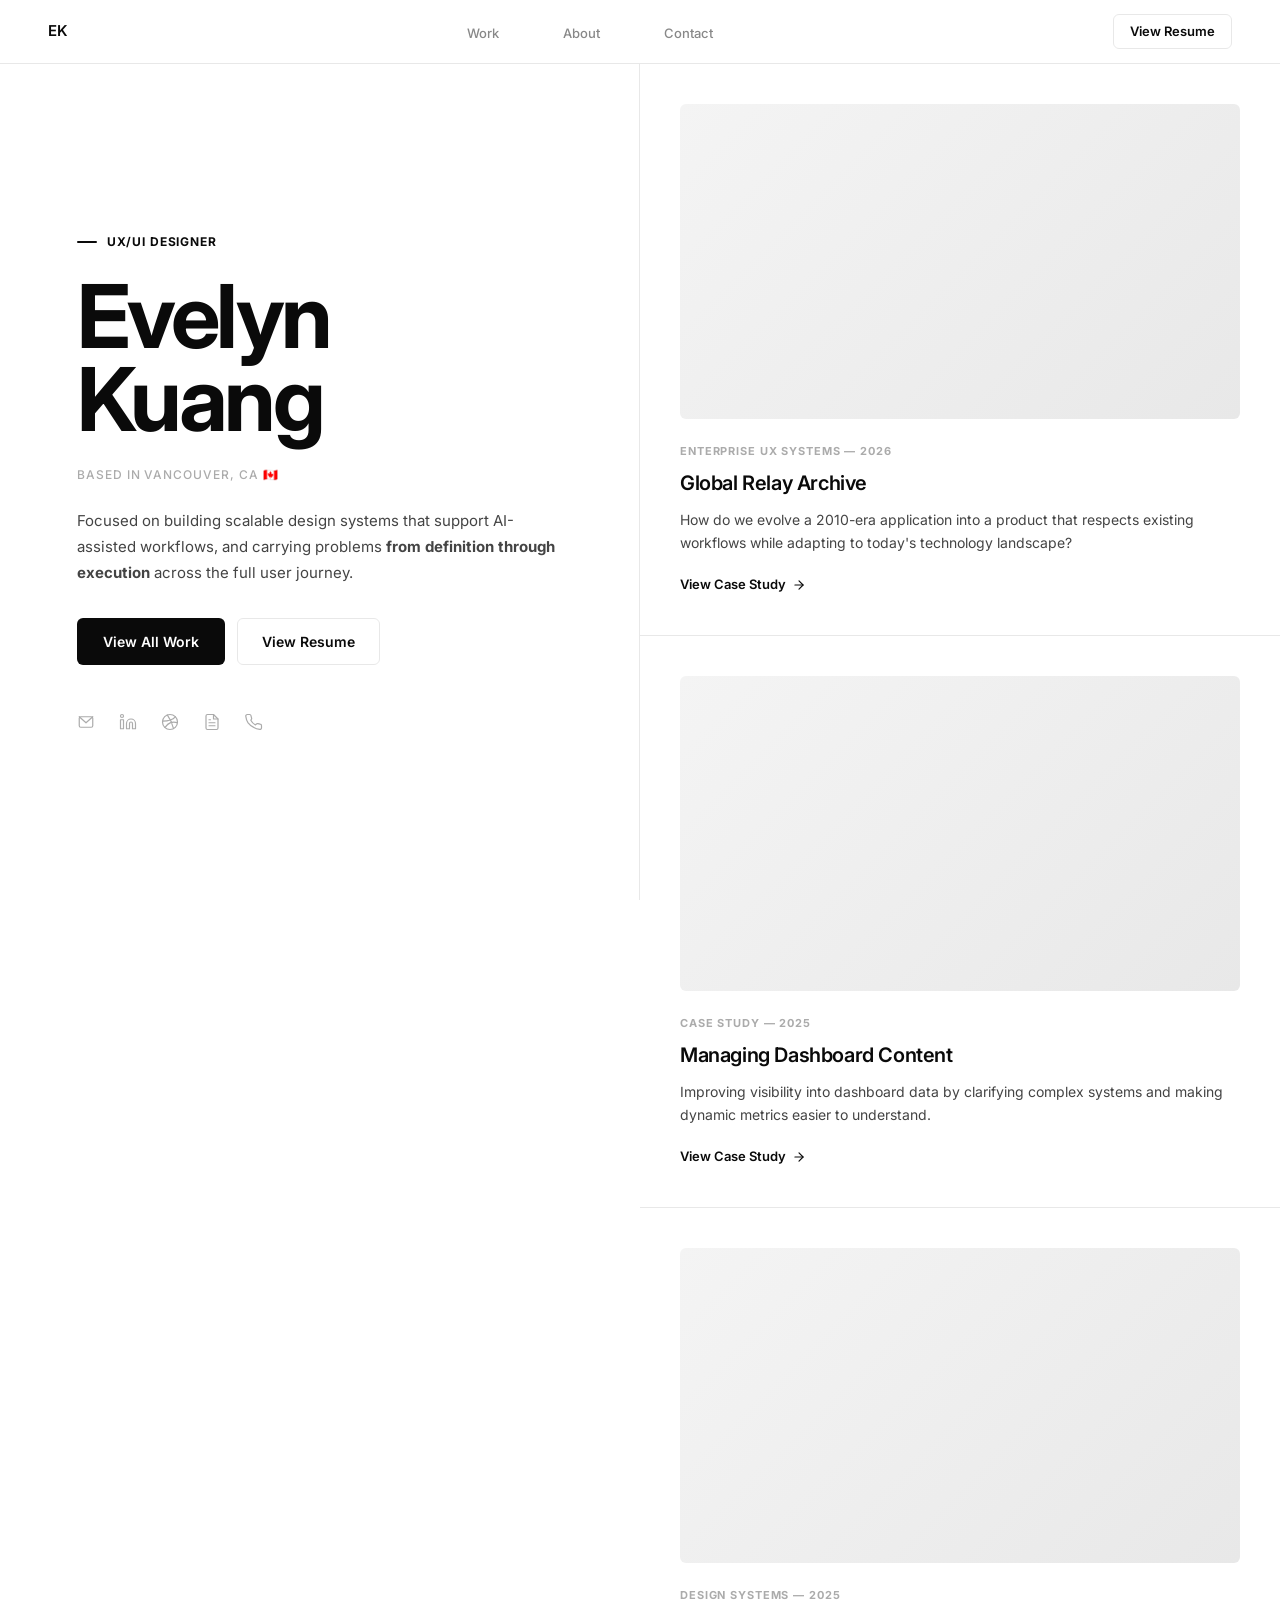
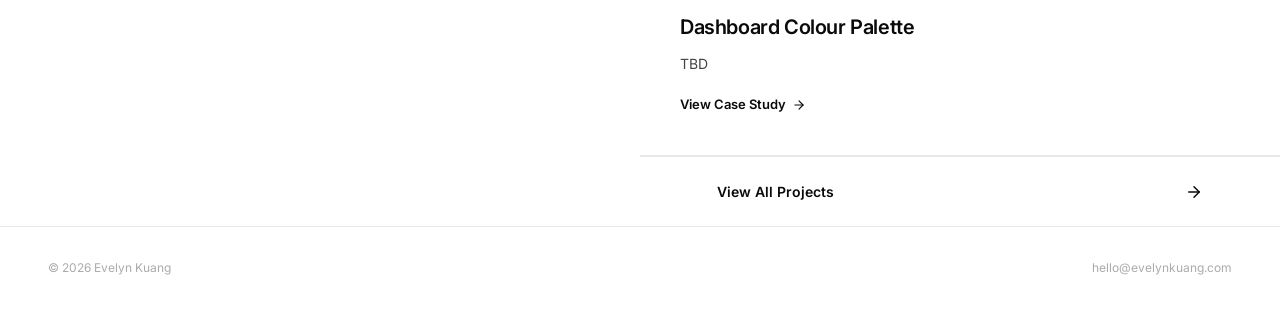
==== commit ae383412: "Add Canada flag to hero location and Vercel config Co-Authored-By: Claude Sonnet 5 <noreply@anthropi" ====
--- a/index.html
+++ b/index.html
@@ -46,7 +46,7 @@
             UX/UI Designer
           </p>
           <h1 class="hero__name" aria-label="Evelyn Kuang">Evelyn Kuang</h1>
-          <p class="hero__location">Based in Vancouver, CA</p>
+          <p class="hero__location">Based in Vancouver, CA <span aria-label="Canada">🇨🇦</span></p>
           <p class="hero__body">
             Focused on building scalable design systems that support AI-assisted workflows, and carrying problems <strong>from definition through execution</strong> across the full user journey.
           </p>
--- a/css/styles.css
+++ b/css/styles.css
@@ -577,7 +577,7 @@
   font-size: clamp(40px, 6vw, 72px);
   font-weight: var(--weight-bold);
   letter-spacing: -0.03em;
-  line-height: 1.0;
+  line-height: 1.05;
   color: var(--color-black);
   max-width: 800px;
   margin-bottom: var(--space-5);
@@ -589,7 +589,7 @@
   font-size: 17px;
   line-height: 1.75;
   color: var(--color-gray-700);
-  max-width: 580px;
+  max-width: 640px;
   margin-bottom: var(--space-7);
   opacity: 0;
   animation: fade-up 0.6s var(--ease-out) 0.18s both;
@@ -648,7 +648,7 @@
 
 .cs-phase {
   display: grid;
-  grid-template-columns: 200px 1fr;
+  grid-template-columns: clamp(140px, 18%, 200px) 1fr;
   column-gap: var(--space-8);
   padding-block: 72px;
   border-bottom: 1px solid var(--color-gray-200);
@@ -696,7 +696,7 @@
   font-weight: var(--weight-bold);
   letter-spacing: 0.09em;
   text-transform: uppercase;
-  color: var(--color-gray-400);
+  color: var(--color-gray-500);
   margin-bottom: var(--space-3);
 }
 
@@ -736,6 +736,28 @@
   font-weight: var(--weight-medium);
   color: var(--color-gray-400);
   margin-top: 10px;
+  text-align: center;
+}
+
+/* Image spacing utilities */
+.cs-block__body + .cs-image,
+.cs-list + .cs-image,
+.cs-block__body + .cs-image-grid,
+.cs-list + .cs-image-grid { margin-top: var(--space-5); }
+
+/* Image placeholder label */
+.cs-image:empty::after {
+  content: attr(aria-label);
+  display: flex;
+  align-items: center;
+  justify-content: center;
+  height: 100%;
+  font-size: 11px;
+  font-weight: var(--weight-medium);
+  color: var(--color-gray-400);
+  letter-spacing: 0.05em;
+  text-transform: uppercase;
+  padding: var(--space-4);
   text-align: center;
 }
 
@@ -760,7 +782,12 @@
   border-radius: var(--radius-lg);
   overflow: hidden;
 }
+.cs-stats--3col {
+  grid-template-columns: repeat(3, 1fr);
+}
 .cs-stat {
+  display: flex;
+  flex-direction: column;
   background-color: var(--color-white);
   padding: var(--space-5);
 }
@@ -771,20 +798,22 @@
   color: var(--color-black);
   line-height: 1;
   margin-bottom: var(--space-2);
+  order: 1;
 }
 .cs-stat__label {
   font-size: 13px;
   font-weight: var(--weight-medium);
-  color: var(--color-gray-500);
+  color: var(--color-gray-700);
   line-height: 1.4;
+  order: 2;
 }
 
 /* Pull quote */
 .cs-insight {
   border-left: 3px solid var(--color-black);
-  padding: var(--space-1) 0 var(--space-1) var(--space-5);
-}
-.cs-insight p {
+  padding: var(--space-3) 0 var(--space-3) var(--space-5);
+}
+.cs-insight > p:first-child {
   font-size: 17px;
   font-weight: var(--weight-semibold);
   font-style: italic;
@@ -793,12 +822,12 @@
 }
 .cs-insight__attribution {
   font-size: 11px;
-  font-weight: var(--weight-regular);
+  font-weight: var(--weight-medium);
   font-style: normal;
-  color: var(--color-gray-400);
-  letter-spacing: 0.03em;
-  margin-top: var(--space-2);
-  opacity: 0.7;
+  color: var(--color-gray-500);
+  letter-spacing: 0.05em;
+  text-transform: uppercase;
+  margin-top: var(--space-3);
 }
 
 /* Bullet list */
@@ -810,7 +839,7 @@
   border-radius: 50%;
   background-color: var(--color-black);
   flex-shrink: 0;
-  margin-top: 7px;
+  margin-top: 0.35em;
 }
 .cs-list__item p {
   font-size: 15px;
@@ -994,7 +1023,110 @@
 
 
 /* ============================================================
-   15. RESPONSIVE BREAKPOINTS
+   15. LIGHTBOX
+   ============================================================ */
+
+/* Clickable image cursor */
+.cs-image:has(img),
+.card-image:has(img) {
+  cursor: zoom-in;
+}
+
+/* Overlay */
+.lightbox {
+  position: fixed;
+  inset: 0;
+  z-index: 999;
+  display: flex;
+  align-items: center;
+  justify-content: center;
+  padding: clamp(16px, 4vw, 48px);
+  background-color: rgba(10, 10, 10, 0);
+  transition: background-color var(--dur-slow) var(--ease-out);
+  pointer-events: none;
+}
+.lightbox.is-open {
+  background-color: rgba(10, 10, 10, 0.92);
+  pointer-events: all;
+}
+
+/* Inner container */
+.lightbox__inner {
+  position: relative;
+  max-width: min(92vw, 1200px);
+  max-height: 90vh;
+  opacity: 0;
+  transform: scale(0.96) translateY(8px);
+  transition:
+    opacity var(--dur-slow) var(--ease-out),
+    transform var(--dur-slow) var(--ease-out);
+}
+.lightbox.is-open .lightbox__inner {
+  opacity: 1;
+  transform: scale(1) translateY(0);
+}
+
+/* Image */
+.lightbox__img {
+  display: block;
+  max-width: 100%;
+  max-height: 82vh;
+  width: auto;
+  height: auto;
+  border-radius: var(--radius-lg);
+  object-fit: contain;
+}
+
+/* Caption */
+.lightbox__caption {
+  margin-top: 12px;
+  font-size: 12px;
+  font-weight: var(--weight-medium);
+  color: var(--color-gray-400);
+  text-align: center;
+  letter-spacing: 0.02em;
+}
+
+/* Close button */
+.lightbox__close {
+  position: absolute;
+  top: -44px;
+  right: 0;
+  width: 36px;
+  height: 36px;
+  display: flex;
+  align-items: center;
+  justify-content: center;
+  background: none;
+  border: 1.5px solid rgba(255, 255, 255, 0.2);
+  border-radius: 50%;
+  color: var(--color-white);
+  cursor: pointer;
+  transition:
+    border-color var(--dur-fast),
+    background-color var(--dur-fast);
+  flex-shrink: 0;
+}
+.lightbox__close:hover {
+  border-color: rgba(255, 255, 255, 0.6);
+  background-color: rgba(255, 255, 255, 0.1);
+}
+.lightbox__close:focus-visible {
+  outline: 2px solid var(--color-white);
+  outline-offset: 3px;
+}
+
+/* Reduced motion */
+@media (prefers-reduced-motion: reduce) {
+  .lightbox,
+  .lightbox__inner {
+    transition: none;
+  }
+}
+
+
+/* ============================================================
+   16. RESPONSIVE BREAKPOINTS
    ============================================================ */
 
 /* ── Tablet (≤ 900px) ── */
@@ -1029,7 +1161,8 @@
   }
   .cs-phase__label { position: static; }
 
-  .cs-stats { grid-template-columns: 1fr; }
+  .cs-stats,
+  .cs-stats--3col { grid-template-columns: 1fr; }
 
   .cs-image-grid,
   .cs-image-grid--3 { grid-template-columns: 1fr; }
@@ -1044,4 +1177,8 @@
   .hero__actions .btn { width: 100%; }
 
   .card-inner { padding: 24px; }
-}
+
+  .cs-hero-image { aspect-ratio: 16 / 9; }
+
+  .cs-block__heading { font-size: 18px; }
+}
